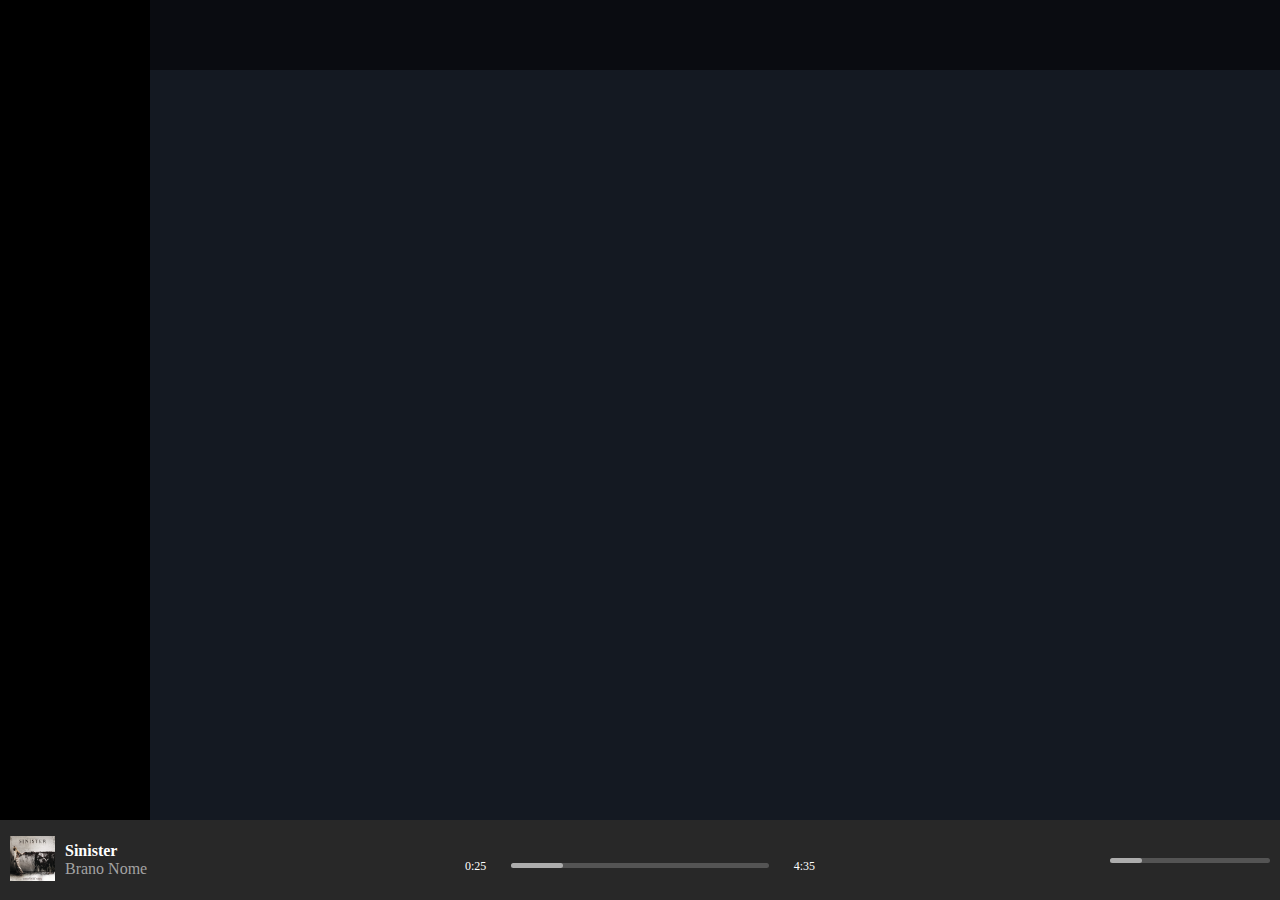
==== index.html @ 4ecfb13d "footer-done" ====
<!DOCTYPE html>
<html lang="en">
    <head>
        <meta charset="UTF-8">
        <meta http-equiv="X-UA-Compatible" content="IE=edge">
        <meta name="viewport" content="width=device-width, initial-scale=1.0">

        <!-- MAIN STYLE -->
        <link rel="stylesheet" href="./css/style.css">
        <link rel="stylesheet" href="./css/common.css">
        <link rel="stylesheet" href="./css/media-query.css">

        <!-- TITLE -->
        <title>Spotify</title>

        <!-- FAVICON -->
        <link rel="icon" type="image/x-icon" href="./img/favicon.ico">

        <!-- FONTS -->
        <link rel="stylesheet" href="https://cdnjs.cloudflare.com/ajax/libs/font-awesome/6.2.0/css/all.min.css" integrity="sha512-xh6O/CkQoPOWDdYTDqeRdPCVd1SpvCA9XXcUnZS2FmJNp1coAFzvtCN9BmamE+4aHK8yyUHUSCcJHgXloTyT2A==" crossorigin="anonymous" referrerpolicy="no-referrer" />
        <link rel="preconnect" href="https://fonts.googleapis.com">
        <link rel="preconnect" href="https://fonts.gstatic.com" crossorigin>
        <link href="https://fonts.googleapis.com/css2?family=Montserrat&display=swap" rel="stylesheet">
    </head>

    <body>
        <div class="wrapper flex">

            <!-- LEFT SIDE -->

            <aside>

            </aside>

            <!-- RIGHT SIDE -->

            <div class="main-container">

                <!-- UPGRADE SECTION -->

                <header>

                </header>

                <!-- SONGS SECTION -->

                <main>

                </main>
            </div>
        </div>

        <!-- PLAYER -->

        <footer class="flex justify-content-space-between gap-10">
            <div class="left-footer flex align-items-center">
                <div class="current-song flex gap-10 padding-3">
                    <div class="cover-footer">
                        <img src="./img/sinister.jpeg" alt="Sinister">
                    </div>
                    <div class="info-song flex justify-content-center">
                        <span><strong>Sinister</strong></span>
                        <div class="hover-underline">
                            <span class="txt-grey hover-white">Brano <br class="block-to-none"> Nome</span>
                        </div>
                    </div>
                </div> 
                <div class="icons-left-footer flex column-to-row">
                    <i class="fa-regular fa-heart txt-grey padding-5 hover-white"></i>
                    <i class="fa-regular fa-folder txt-grey padding-5 hover-white"></i>
                </div>               
            </div>
            <div class="central-footer flex align-items-center justify-content-center gap-10">
                <div class="player flex">
                    <ul class="flex align-items-center">
                        <li><i class="fa-solid fa-shuffle"></i></li>
                        <li><i class="fa-solid fa-backward-step"></i></li>
                        <li><i class="fa-regular fa-circle-play big-btn-player hover-ratio-20"></i></li>
                        <li><i class="fa-solid fa-forward-step"></i></li>
                        <li><i class="fa-solid fa-rotate-right"></i></li>
                    </ul>
                </div>
                <div class="time-bar flex align-items-center">
                    <div>
                        <span class="time-track-bar">0:25</span>
                    </div>
                    <div class="track-bar hover-green-section">
                        <div class="track-bar-actual hover-green">
                            <div class="cursor-circle"></div>
                        </div>                        
                    </div>
                    <div>
                        <span class="time-track-bar">4:35</span>
                    </div>
                </div>
            </div>
            <div class="right-footer flex align-items-center gap-10">
                <i class="fa-solid fa-list-ul"></i>
                <i class="fa-solid fa-display"></i>
                <i class="fa-solid fa-volume-high"></i>
                <div class="track-bar hover-green-section">
                    <div class="track-bar-actual hover-green">
                        <div class="cursor-circle"></div>
                    </div>                        
                </div>
            </div>
        </footer>
    </body>
</html>
---- css/style.css ----
/* ----
WRAPPER
------ */

.wrapper{
    width: 100vw;
    height: calc(100vh - 80px);
}


/* --
ASIDE 
--- */

aside{
    width: 30px;
    height: 100%;
    background-color: #000000;
}


/* -----------
MAIN CONTAINER
------------ */

.main-container{
    width: calc(100vw - 30px);
    height: 100%;
    background-color: #141922;
}


/* 1 - HEADER */

header{
    width: 100%;
    height: 70px;
    position: fixed;
    background-color: rgba(0, 0, 0, 0.5);
}


/* 2 - MAIN */

main{
    width: 100%;
    height: 100%;
    overflow-y: auto;
}


/* ----------
FOOTER PLAYER 
------------ */

footer{
    height: 80px;
    width: 100vw;
    background-color: #282828;
    padding: 10px;
}

.left-footer, .right-footer{
    width: 200px;
    height: 100%;
}

.central-footer{
    width: 400px;
    height: 100%;
    flex-direction: column;
}

.info-song{
    flex-direction: column;
}

.cover-footer{
    display: none;
}

.song-name{
    flex-direction: column;
}

.player ul{
    list-style-type: none;
    gap: 35px;
}

.player ul .big-btn-player{
    font-size: 25px;
}

.time-bar{
    width: 100%;
}

.time-track-bar{
    font-size: 12px;
    padding: 0 25px;
}

.track-bar{
    height: 5px;
    width: 80%;
    border-radius: 20px;
    background-color: #545454;
    cursor: pointer;
}

.track-bar-actual{
    height: 100%;
    width: 20%;
    border-radius: 20px;
    background-color: #adadad;
    position: relative;
}

.right-footer{
    justify-content: end;
}

.cursor-circle{
    display: none;
    width: 13px;
    height: 13px;
    border-radius: 50%;
    background-color: #ffffff
    ;
}


/* -------------- HOVER --------------- */

/* FOOTER */

.track-bar:hover .cursor-circle{
    display: block;
    position: absolute;
    right: -2px;
    top: -4px; 
}
---- css/common.css ----
*{
    padding: 0;
    margin: 0;
    box-sizing: border-box;
    color: #ffffff;
}

.block-to-none{
    display: block;
}


/* FLEX */

.flex{
    display: flex;
}

.justify-content-space-between{
    justify-content: space-between;
}

.justify-content-center{
    justify-content: center;
}

.align-items-center{
    align-items: center;
}

.gap-3{
    gap: 3px;
}

.gap-10{
    gap: 10px;
}

.column-to-row{
    flex-direction: column;
}


/* TEXT */

.txt-grey{
    color: #a3a3a3;
}


/* SPACE */

.padding-5{
    padding: 5px;
}


/* HOVER GENERAL */

.hover-green-section:hover .hover-green{
    background-color: #adff2f;
}

.hover-white:hover{
    color: #ffffff;
}

.hover-underline:hover{
    text-decoration: underline;
}

.hover-ratio-20:hover{
    transform: scale(1.20);
}
---- css/media-query.css ----
/* --- S --- */

@media screen and (min-width: 576px) {

    /* COMMON */

    
    /* ASIDE */

    aside{
        width: 150px;
    }


    /* MAIN CONTAINER */

    .main-container{
        width: calc(100vw - 150px);
    }


    /* FOOTER */

    .cover-footer{
        max-width: 25%;
        display: block;
    }
    
    .cover-footer img{
        width: 100%;
    }

    .song-name{
        flex-direction: row;    }
    
}


/* --- M --- */

@media screen and (min-width: 768px) {

    /* COMMON */

    .column-to-row{
        flex-direction: row;
    }
    
    .block-to-none{
        display: none;
    }
}



/* --- L --- */

@media screen and (min-width: 992px) {
    
}
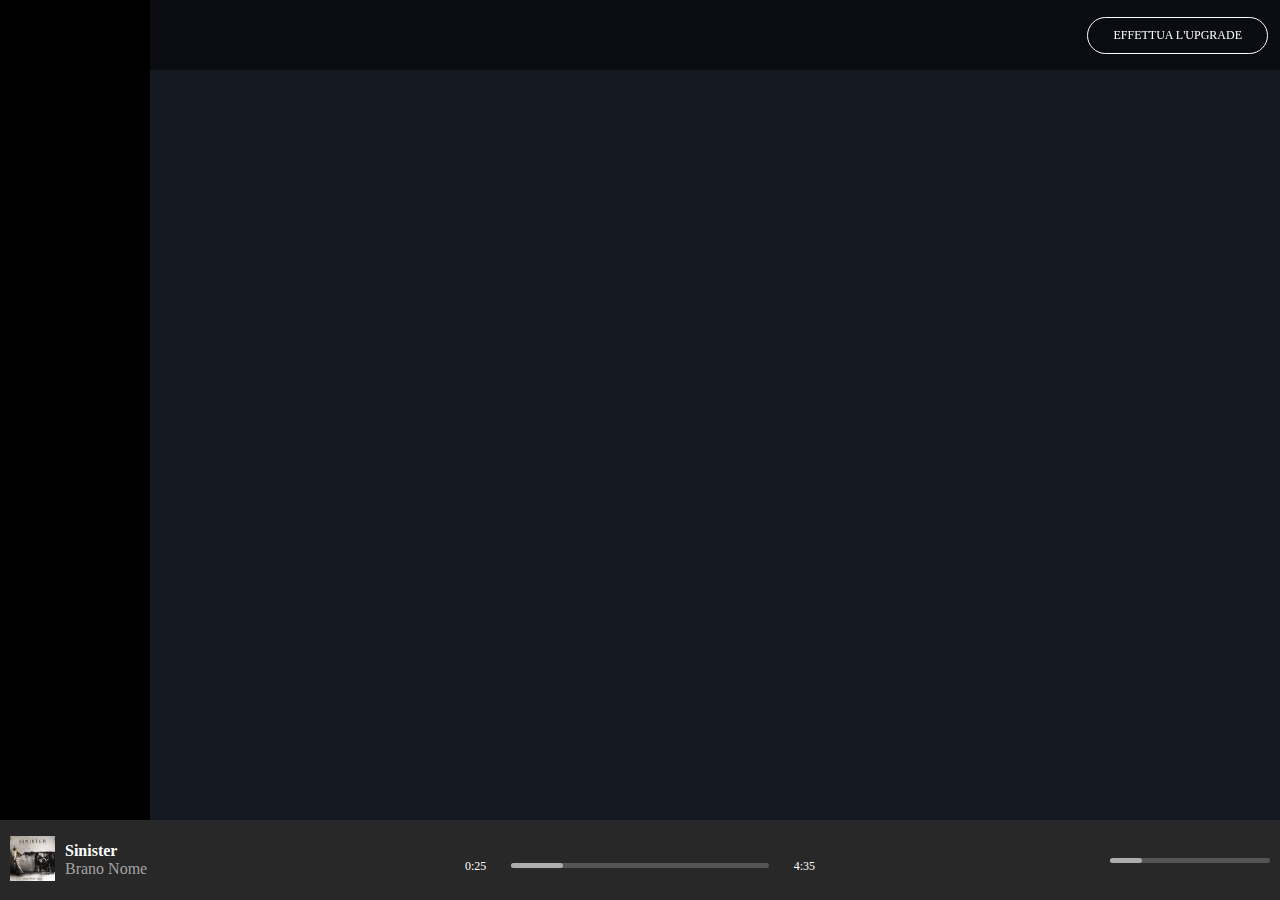
==== commit 8737a81c: "header-done" ====
--- a/index.html
+++ b/index.html
@@ -38,15 +38,15 @@
 
                 <!-- UPGRADE SECTION -->
 
-                <header>
-
-                </header>
+                <section class="header-section flex align-items-center">
+                    <a class="btn-header hover-ratio-10" href="#">EFFETTUA L'UPGRADE</a>
+                </section>
 
                 <!-- SONGS SECTION -->
 
-                <main>
+                <section class="main-section">
 
-                </main>
+                </section>
             </div>
         </div>
 
@@ -75,7 +75,7 @@
                     <ul class="flex align-items-center">
                         <li><i class="fa-solid fa-shuffle"></i></li>
                         <li><i class="fa-solid fa-backward-step"></i></li>
-                        <li><i class="fa-regular fa-circle-play big-btn-player hover-ratio-20"></i></li>
+                        <li><i class="fa-regular fa-circle-play big-btn-player hover-ratio-10"></i></li>
                         <li><i class="fa-solid fa-forward-step"></i></li>
                         <li><i class="fa-solid fa-rotate-right"></i></li>
                     </ul>
--- a/css/style.css
+++ b/css/style.css
@@ -32,17 +32,27 @@
 
 /* 1 - HEADER */
 
-header{
-    width: 100%;
+.header-section{
+    width: calc(100vw - 30px);
     height: 70px;
     position: fixed;
     background-color: rgba(0, 0, 0, 0.5);
+    justify-content: end;
+}
+
+.btn-header{
+    border: 1px solid #ffffff;
+    padding: 10px 25px ;
+    border-radius: 20px;
+    text-decoration: none;
+    margin-right: 12px;
+    font-size: 12px;
 }
 
 
 /* 2 - MAIN */
 
-main{
+.main-section{
     width: 100%;
     height: 100%;
     overflow-y: auto;
--- a/css/common.css
+++ b/css/common.css
@@ -69,6 +69,6 @@
     text-decoration: underline;
 }
 
-.hover-ratio-20:hover{
-    transform: scale(1.20);
+.hover-ratio-10:hover{
+    transform: scale(1.10);
 }--- a/css/media-query.css
+++ b/css/media-query.css
@@ -15,6 +15,13 @@
     /* MAIN CONTAINER */
 
     .main-container{
+        width: calc(100vw - 150px);
+    }
+
+
+    /* 1 - HEADER */
+
+    .header-section{
         width: calc(100vw - 150px);
     }
 
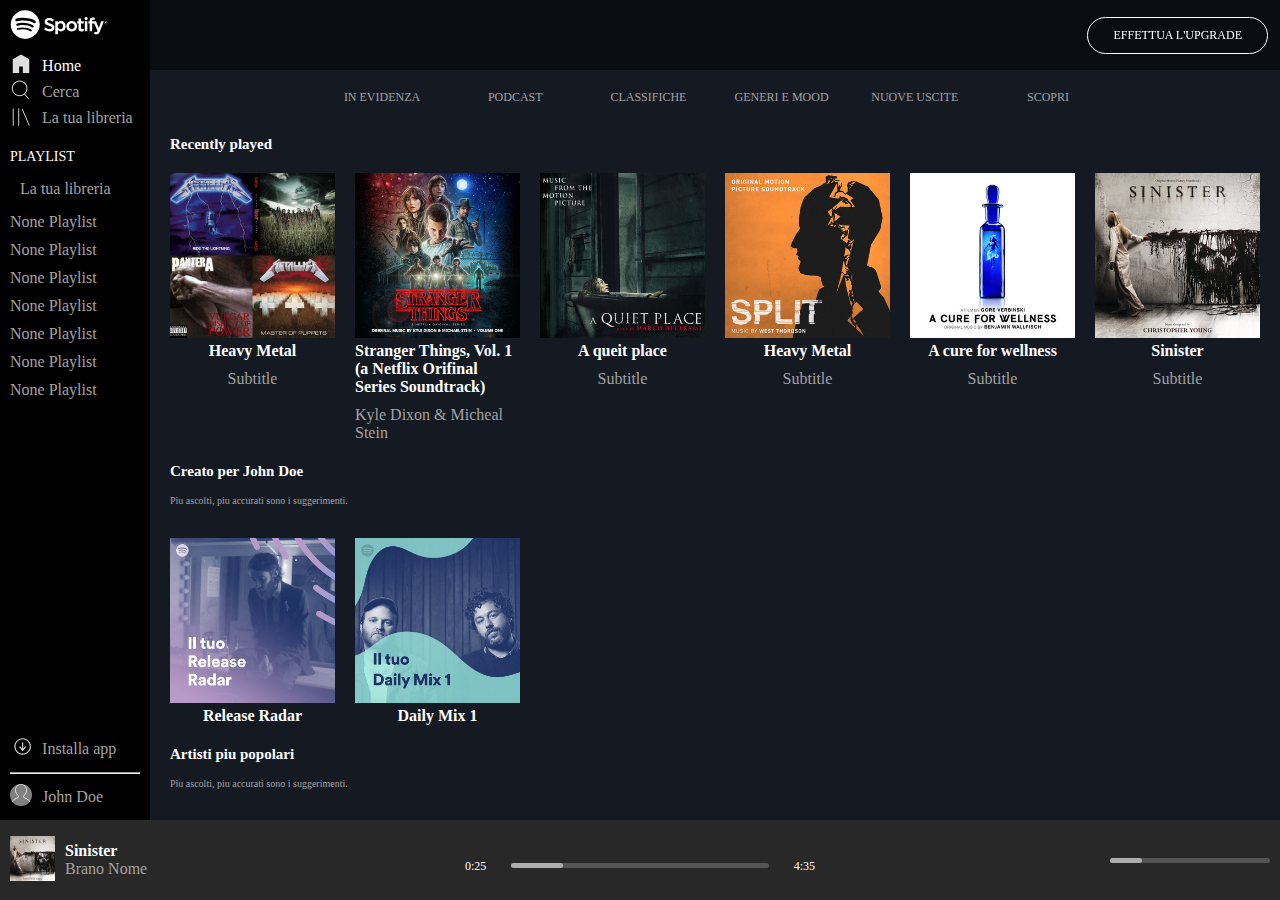
==== commit 9954a638: "site-done" ====
--- a/index.html
+++ b/index.html
@@ -29,6 +29,59 @@
             <!-- LEFT SIDE -->
 
             <aside>
+                <div class="sidebar flex justify-content-space-between gap-10">
+                    <div class="sidebar-up">
+                        <div class="menu">
+                            <div class="small-logo">
+                                <a class="block-to-none" href="#"><img src="./img/logo-small.svg" alt="Spotify"></a>
+                                <a class="none-to-block" href="#"><img src="./img/logo.svg" alt="Spotify"></a>
+                            </div>
+                            <div class="small-icon flex align-items-center gap-10">
+                                <a href="#"><img class="img-grey hover-icon-sidebar" src="./img/home.svg" alt="Home"></a>
+                                <span class="none-to-block hover-icon-sidebar">Home</span>
+                            </div>
+                            <div class="small-icon flex align-items-center gap-10">
+                                <a href="#"><img class="img-grey hover-icon-sidebar" src="./img/search.svg" alt="Search"></a>
+                                <span class="none-to-block txt-grey hover-icon-sidebar">Cerca</span>
+                            </div>
+                            <div class="small-icon flex align-items-center gap-10">
+                                <a href="#"><img class="img-grey hover-icon-sidebar" src="./img/libreria.svg" alt="Libreria"></a>
+                                <span class="none-to-block txt-grey hover-icon-sidebar">La tua libreria</span>
+                            </div>
+                        </div>
+                        <div class="none-to-block playlist gap-10">
+                            <div class="playlist-title-sidebar">
+                                <span>PLAYLIST</span>
+                            </div>
+                            <div class="small-icon flex align-items-center gap-10">
+                                <i class="fa-solid fa-square-plus txt-grey hover-icon-sidebar"></i>
+                                <span class="none-to-block txt-grey hover-icon-sidebar">La tua libreria</span>
+                            </div>
+                            <div class="new-playlist">
+                                <ul>
+                                    <li class="hover-white">None Playlist</li>
+                                    <li class="hover-white">None Playlist</li>
+                                    <li class="hover-white">None Playlist</li>
+                                    <li class="hover-white">None Playlist</li>
+                                    <li class="hover-white">None Playlist</li>
+                                    <li class="hover-white">None Playlist</li>
+                                    <li class="hover-white">None Playlist</li>                                    
+                                </ul>
+                            </div>
+                        </div>
+                    </div>
+                    <div class="sidebar-down">
+                        <div class="small-icon flex align-items-center gap-10">
+                            <a href="#"><img class="img-grey hover-icon-sidebar" src="./img/download.svg" alt="Download"></a>
+                            <span class="none-to-block txt-grey hover-icon-sidebar">Installa app</span>
+                        </div>
+                        <hr class="none-to-block hr-sidebar">
+                        <div class="small-icon flex align-items-center gap-10">
+                            <a href="#"><img class="img-profile hover-icon-sidebar" src="./img/profile.svg" alt="Profile"></a>
+                            <span class="none-to-block txt-grey hover-icon-sidebar">John Doe</span>
+                        </div>                       
+                    </div>
+                </div>
 
             </aside>
 
@@ -44,8 +97,152 @@
 
                 <!-- SONGS SECTION -->
 
-                <section class="main-section">
-
+                <section class="main-section flex">
+                    <div class="main-menu flex justify-content-center">
+                        <div class="hover-white txt-grey">IN EVIDENZA</div>
+                        <div class="hover-white txt-grey">PODCAST</div>
+                        <div class="hover-white txt-grey">CLASSIFICHE</div>
+                        <div class="hover-white txt-grey">GENERI E MOOD</div>
+                        <div class="hover-white txt-grey">NUOVE USCITE</div>
+                        <div class="hover-white txt-grey">SCOPRI</div>
+                    </div>
+                    <div class="recently-txt">
+                        <span><strong>Recently played</strong></span>
+                    </div>
+                    <div class="cards flex">
+                        <div class="card">
+                            <div class="cover-song-main">
+                                <img class="img-under" src="./img/metal_lifting.jpg" alt="Metal Lifting">
+                                <div class="img-above">
+                                    <i class="fa-regular fa-circle-play"></i>
+                                </div>
+                            </div>
+                            <div class="details-song flex justify-content-center align-items-center gap-10">
+                                <span class="song-name-main"><strong>Heavy Metal</strong></span>
+                                <span class="txt-grey author-name-main">Subtitle</span>
+                            </div>
+                        </div>
+                        <div class="card">
+                            <div class="cover-song-main">
+                                <img class="img-under" src="./img/stranger.jpeg" alt="Stranger things">
+                                <div class="img-above">
+                                    <i class="fa-regular fa-circle-play"></i>
+                                </div>
+                            </div>
+                            <div class="details-song flex justify-content-center align-items-center gap-10">
+                                <span class="song-name-main"><strong>Stranger Things, Vol. 1 (a Netflix Orifinal Series Soundtrack)</strong></span>
+                                <span class="txt-grey author-name-main">Kyle Dixon & Micheal Stein</span>
+                            </div>
+                        </div>
+                        <div class="card">
+                            <div class="cover-song-main">
+                                <img class="img-under" src="./img/aquietplace.jpeg" alt="A quiet place">
+                                <div class="img-above">
+                                    <i class="fa-regular fa-circle-play"></i>
+                                </div>
+                            </div>
+                            <div class="details-song flex justify-content-center align-items-center gap-10">
+                                <span class="song-name-main"><strong>A queit place</strong></span>
+                                <span class="txt-grey author-name-main">Subtitle</span>
+                            </div>
+                        </div>
+                        <div class="card">
+                            <div class="cover-song-main">
+                                <img class="img-under" src="./img/split.jpeg" alt="Split">
+                                <div class="img-above">
+                                    <i class="fa-regular fa-circle-play"></i>
+                                </div>
+                            </div>
+                            <div class="details-song flex justify-content-center align-items-center gap-10">
+                                <span class="song-name-main"><strong>Heavy Metal</strong></span>
+                                <span class="txt-grey author-name-main">Subtitle</span>
+                            </div>
+                        </div>
+                        <div class="card">
+                            <div class="cover-song-main">
+                                <img class="img-under" src="./img/cure.jpeg" alt="A cure for wellness">
+                                <div class="img-above">
+                                    <i class="fa-regular fa-circle-play"></i>
+                                </div>
+                            </div>
+                            <div class="details-song flex justify-content-center align-items-center gap-10">
+                                <span class="song-name-main"><strong>A cure for wellness</strong></span>
+                                <span class="txt-grey author-name-main">Subtitle</span>
+                            </div>
+                        </div>
+                        <div class="card">
+                            <div class="cover-song-main">
+                                <img class="img-under" src="./img/sinister.jpeg" alt="Sinister">
+                                <div class="img-above">
+                                    <i class="fa-regular fa-circle-play"></i>
+                                </div>
+                            </div>
+                            <div class="details-song flex justify-content-center align-items-center gap-10">
+                                <span class="song-name-main"><strong>Sinister</strong></span>
+                                <span class="txt-grey author-name-main">Subtitle</span>
+                            </div>
+                        </div>
+                    </div>
+                    <div class="recently-txt">
+                        <span><strong>Creato per John Doe</strong></span>
+                    </div>
+                    <div class="recently-txt-small">
+                        <span class="txt-grey">Piu ascolti, piu accurati sono i suggerimenti.</span>
+                    </div>
+                    <div class="cards flex">
+                        <div class="card">
+                            <div class="cover-song-main">
+                                <img class="img-under" src="./img/radar.jpeg" alt="Release Radar">
+                                <div class="img-above">
+                                    <i class="fa-regular fa-circle-play"></i>
+                                </div>
+                            </div>
+                            <div class="details-song flex justify-content-center align-items-center gap-10">
+                                <span class="song-name-main"><strong>Release Radar</strong></span>
+                            </div>
+                        </div>
+                        <div class="card">
+                            <div class="cover-song-main">
+                                <img class="img-under" src="./img/mixdaily.jpeg" alt="Daily Mix 1">
+                                <div class="img-above">
+                                    <i class="fa-regular fa-circle-play"></i>
+                                </div>
+                            </div>
+                            <div class="details-song flex justify-content-center align-items-center gap-10">
+                                <span class="song-name-main"><strong>Daily Mix 1</strong></span>
+                            </div>
+                        </div>
+                    </div>
+                    <div class="recently-txt">
+                        <span><strong>Artisti piu popolari</strong></span>
+                    </div>
+                    <div class="recently-txt-small">
+                        <span class="txt-grey">Piu ascolti, piu accurati sono i suggerimenti.</span>
+                    </div>
+                    <div class="cards flex">
+                        <div class="card">
+                            <div class="cover-song-main">
+                                <img class="rounded-img img-under" src="./img/youg.jpeg" alt="Youg">
+                                <div class="img-above">
+                                    <i class="fa-regular fa-circle-play"></i>
+                                </div>
+                            </div>
+                            <div class="details-song flex justify-content-center align-items-center gap-10">
+                                <span class="song-name-main"><strong>Youg</strong></span>
+                            </div>
+                        </div>
+                        <div class="card">
+                            <div class="cover-song-main">
+                                <img class="rounded-img img-under" src="./img/einaudi.jpeg" alt="Einaudi">
+                                <div class="img-above">
+                                    <i class="fa-regular fa-circle-play"></i>
+                                </div>
+                            </div>
+                            <div class="details-song flex justify-content-center align-items-center gap-10">
+                                <span class="song-name-main"><strong>Einaudi</strong></span>
+                            </div>
+                        </div>
+                    </div>
                 </section>
             </div>
         </div>
@@ -55,7 +252,7 @@
         <footer class="flex justify-content-space-between gap-10">
             <div class="left-footer flex align-items-center">
                 <div class="current-song flex gap-10 padding-3">
-                    <div class="cover-footer">
+                    <div class="cover-footer none-to-block">
                         <img src="./img/sinister.jpeg" alt="Sinister">
                     </div>
                     <div class="info-song flex justify-content-center">
--- a/css/style.css
+++ b/css/style.css
@@ -5,6 +5,7 @@
 .wrapper{
     width: 100vw;
     height: calc(100vh - 80px);
+    overflow: hidden;
 }
 
 
@@ -18,6 +19,36 @@
     background-color: #000000;
 }
 
+.sidebar{
+    padding: 4px;
+    flex-direction: column;
+    height: 100%;
+    width: 100%;
+}
+
+.small-icon, .small-logo{
+    width: 100%;
+    cursor: pointer;
+}
+
+.small-icon a img, .small-logo a img{
+    width: 100%;
+}
+
+.small-logo{
+    padding-bottom: 10px;
+}
+
+.img-grey{
+    filter: contrast(75%);
+}
+
+.img-profile{
+    background-color: #808080;
+    border-radius: 50%;
+    aspect-ratio: 1;
+    filter: contrast(75%);
+}
 
 /* -----------
 MAIN CONTAINER
@@ -56,7 +87,84 @@
     width: 100%;
     height: 100%;
     overflow-y: auto;
-}
+    padding: 90px 10px 20px;
+    flex-direction: column;
+}
+
+.main-menu{
+    width: 100%;
+    flex-wrap: wrap;
+}
+
+.main-menu div{
+    width: 25%;
+    text-align: center;
+    cursor: pointer;
+    padding-bottom: 20px;
+    font-size: 12px;
+}
+
+.recently-txt{
+    padding: 10px 10px 10px;
+}
+
+.recently-txt span{
+    font-size: 15px;
+}
+
+.recently-txt-small{
+    padding: 0 10px 20px;
+}
+
+.recently-txt-small span{
+    font-size: 10px;
+}
+
+.cards{
+    flex-wrap: wrap;
+}
+
+.card{
+    width: 50%;
+    padding: 10px;
+}
+
+.cover-song-main img{
+    width: 100%;
+}
+
+.cover-song-main{
+    position: relative;
+}
+
+.details-song{
+    flex-direction: column;
+}
+
+.rounded-img{
+    border-radius: 50%;
+}
+
+.img-above{
+    position: absolute;
+    top: 50%;
+    left: 50%;
+    transform: translate(-50%, -50%);
+    display: none;
+}
+
+.img-above i{
+    font-size: 50px;
+}
+
+.cover-song-main:hover .img-under{
+    opacity: 0.5;
+}
+
+.cover-song-main:hover .img-above{
+    display: block;
+}
+
 
 
 /* ----------
@@ -68,6 +176,7 @@
     width: 100vw;
     background-color: #282828;
     padding: 10px;
+    z-index: 1;
 }
 
 .left-footer, .right-footer{
@@ -143,6 +252,13 @@
 
 /* -------------- HOVER --------------- */
 
+/* ASIDE */
+
+.small-icon:hover .hover-icon-sidebar{
+    color: #ffffff;
+}
+
+
 /* FOOTER */
 
 .track-bar:hover .cursor-circle{
--- a/css/common.css
+++ b/css/common.css
@@ -7,6 +7,10 @@
 
 .block-to-none{
     display: block;
+}
+
+.none-to-block{
+    display: none;
 }
 
 
--- a/css/media-query.css
+++ b/css/media-query.css
@@ -3,6 +3,14 @@
 @media screen and (min-width: 576px) {
 
     /* COMMON */
+
+    .none-to-block{
+        display: block;
+    }
+
+    .block-to-none{
+        display: none;
+    }
 
     
     /* ASIDE */
@@ -10,6 +18,54 @@
     aside{
         width: 150px;
     }
+
+    .sidebar{
+        padding: 10px;
+    }
+
+    .small-logo a{
+        width: 75%;
+    }
+
+    .small-icon a{
+        width: 17%;
+    }
+
+    .small-icon:hover .hover-icon-sidebar{
+        filter: contrast(100%);  
+    }
+
+    .hr-sidebar{
+        margin: 10px 0;
+    }
+    
+    .playlist{
+        display: flex;
+        flex-direction: column;
+    }
+    
+    .playlist-title-sidebar span{
+        font-size: 14px;
+    }
+    
+    .playlist-title-sidebar{
+        padding: 15px 0 5px;
+    }
+    
+    .small-icon .fa-square-plus{
+        font-size: 30px;
+    }
+    
+    .new-playlist ul{
+        text-decoration: none;
+    }
+    
+    .new-playlist ul li{
+        padding: 5px 0;
+        color: #a3a3a3;
+        cursor: pointer;
+    }
+    
 
 
     /* MAIN CONTAINER */
@@ -26,11 +82,17 @@
     }
 
 
+    /* 2 - MAIN */
+
+    .main-menu div{
+        width: calc(100% / 3);
+    }
+
+
     /* FOOTER */
 
     .cover-footer{
         max-width: 25%;
-        display: block;
     }
     
     .cover-footer img{
@@ -38,8 +100,8 @@
     }
 
     .song-name{
-        flex-direction: row;    }
-    
+        flex-direction: row;    
+    }
 }
 
 
@@ -56,6 +118,18 @@
     .block-to-none{
         display: none;
     }
+
+
+    /* 2 - MAIN */
+
+    .main-menu div{
+        width: 20%;
+    }
+
+    .card{
+        width: 25%;
+    }
+
 }
 
 
@@ -63,6 +137,16 @@
 /* --- L --- */
 
 @media screen and (min-width: 992px) {
+
+    /* 2 - MAIN */
+
+    .main-menu div{
+        width: 12%;
+    }
+
+    .card{
+        width: calc(100% / 6);
+    }
     
 }
 
